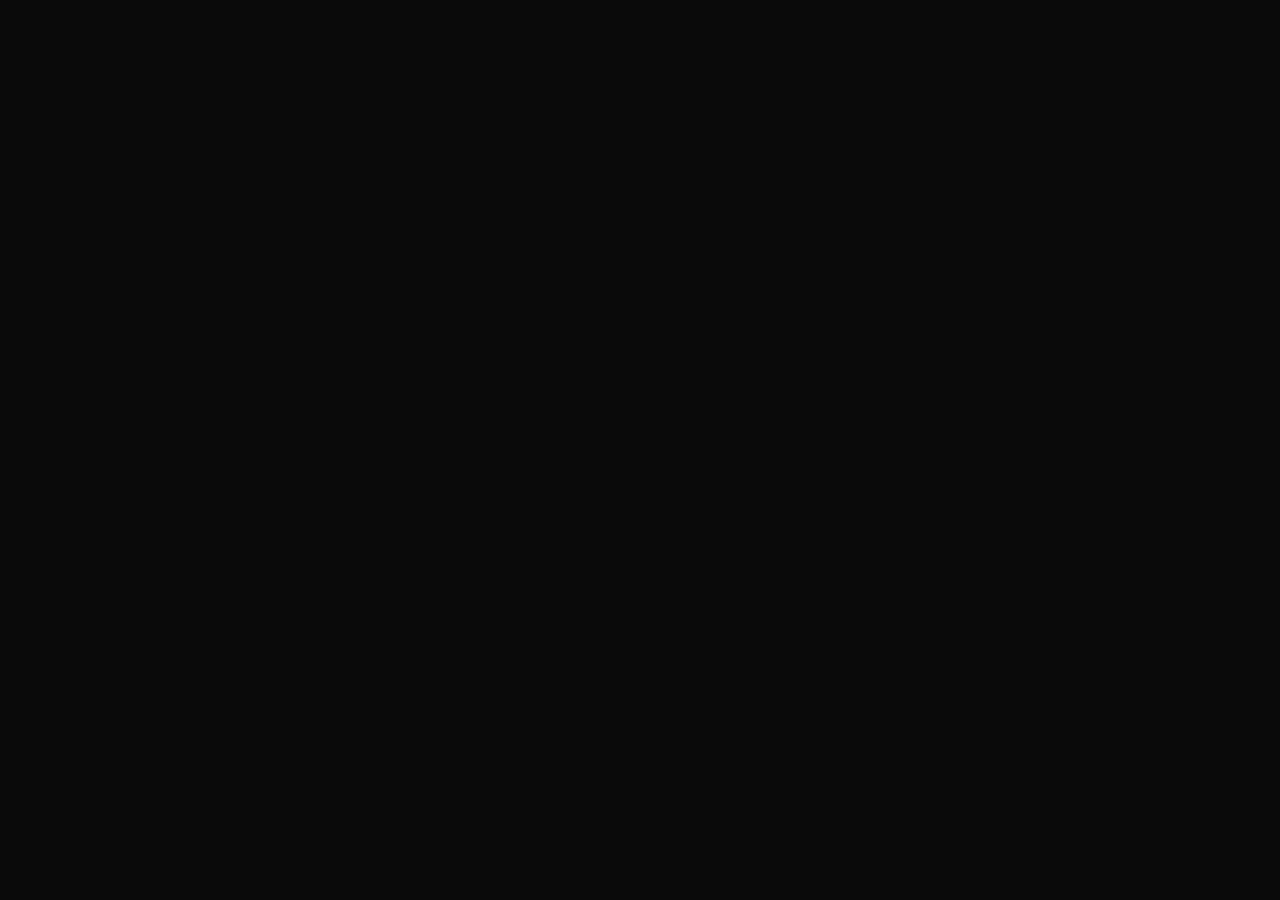
==== index.html @ 79feea49 "Add files via upload" ====
<!DOCTYPE html>
<html lang="en">
<head>
  <meta charset="UTF-8">
  <meta name="viewport" content="width=device-width, initial-scale=1, maximum-scale=1">
  <meta name="theme-color" content="#0a0a0a">
  <title>AK Pack Fitness — Daily Collection</title>
  <link rel="stylesheet" href="./styles.css">
</head>
<body>
  <div id="ui-root" aria-live="polite"></div>
  <div class="toast" id="toast" role="status" aria-live="polite"></div>
  <div id="modal-root"></div>
  <script type="module" src="./js/bootstrap.js"></script>
</body>
</html>
---- styles.css ----
:root{
    --bg:#0a0a0a; --surface:#161616; --surface-2:#1f1f1f; --border:#2b2b2b;
    --text:#f5f5f5; --muted:#9a9a9a; --accent:#e0202f; --accent-dim:#7a1017;
    --ok:#2fbf6a; --warn:#e0a72f; --err:#e0202f; --info:#3f8fe0;
    --radius:12px;
  }
  *{box-sizing:border-box;}
  html,body{margin:0;padding:0;height:100%;}
  body{
    background:var(--bg); color:var(--text);
    font-family:-apple-system,BlinkMacSystemFont,"Segoe UI",Roboto,Helvetica,Arial,sans-serif;
    -webkit-tap-highlight-color:transparent;
  }
  input,select,button,textarea{font-family:inherit;}
  h1,h2,h3{margin:0 0 8px;letter-spacing:.2px;}
  .hidden{display:none !important;}

  /* ---------- Login ---------- */
  #login-screen{min-height:100vh;display:flex;align-items:center;justify-content:center;padding:24px;}
  .login-card{width:100%;max-width:360px;background:var(--surface);border:1px solid var(--border);border-radius:var(--radius);padding:28px 24px;}
  .brand{display:flex;flex-direction:column;align-items:center;margin-bottom:22px;}
  .brand-mark{width:52px;height:52px;border-radius:14px;background:var(--accent);display:flex;align-items:center;justify-content:center;font-weight:800;font-size:20px;margin-bottom:10px;}
  .brand-name{font-weight:800;font-size:19px;letter-spacing:.3px;}
  .brand-sub{color:var(--muted);font-size:12px;margin-top:2px;}
  label{display:block;font-size:12px;color:var(--muted);margin:14px 0 6px;}
  input[type=text],input[type=password],input[type=number],input[type=date],input[type=tel],select,textarea{
    width:100%;background:var(--surface-2);border:1px solid var(--border);color:var(--text);
    padding:12px 13px;border-radius:9px;font-size:15px;outline:none;
  }
  input:focus,select:focus,textarea:focus{border-color:var(--accent);}
  .btn{
    display:inline-flex;align-items:center;justify-content:center;gap:6px;
    background:var(--accent);color:#fff;border:none;border-radius:9px;
    padding:13px 18px;font-size:15px;font-weight:600;cursor:pointer;width:100%;margin-top:18px;
  }
  .btn:active{transform:scale(.98);}
  .btn.secondary{background:var(--surface-2);border:1px solid var(--border);color:var(--text);}
  .btn.small{width:auto;padding:9px 14px;font-size:13px;margin-top:0;}
  .btn.tiny{width:auto;padding:6px 10px;font-size:12px;margin-top:0;border-radius:7px;}
  .btn.ghost{background:transparent;border:1px solid var(--border);color:var(--text);}
  .btn.danger{background:transparent;border:1px solid var(--accent-dim);color:var(--accent);}
  .btn:disabled{opacity:.5;cursor:not-allowed;}
  .error-msg{color:var(--err);font-size:13px;margin-top:12px;min-height:16px;}
  .btn-row{display:flex;gap:8px;margin-top:0;}
  .btn-row .btn{margin-top:0;}

  /* ---------- App shell ---------- */
  #app-screen{display:flex;flex-direction:column;min-height:100vh;}
  header.topbar{
    position:sticky;top:0;z-index:20;background:rgba(10,10,10,.92);backdrop-filter:blur(6px);
    border-bottom:1px solid var(--border);padding:12px 16px;display:flex;align-items:center;justify-content:space-between;
  }
  .topbar-left{display:flex;align-items:center;gap:10px;}
  .topbar-mark{width:30px;height:30px;border-radius:8px;background:var(--accent);display:flex;align-items:center;justify-content:center;font-weight:800;font-size:13px;}
  .topbar-title{font-weight:800;font-size:15px;}
  .topbar-role{font-size:11px;color:var(--muted);}
  .topbar-right{display:flex;align-items:center;gap:10px;}
  .sync-pill{font-size:11px;padding:5px 10px;border-radius:20px;border:1px solid var(--border);display:flex;align-items:center;gap:6px;}
  .dot{width:7px;height:7px;border-radius:50%;}
  .dot.ok{background:var(--ok);} .dot.warn{background:var(--warn);} .dot.err{background:var(--err);}

  main{flex:1;padding:16px;padding-bottom:88px;max-width:720px;margin:0 auto;width:100%;}
  .tab-view{display:none;}
  .tab-view.active{display:block;}

  nav.bottomnav{
    position:fixed;bottom:0;left:0;right:0;z-index:20;background:var(--surface);border-top:1px solid var(--border);
    display:flex;justify-content:space-around;padding:6px 4px calc(6px + env(safe-area-inset-bottom));
  }
  nav.bottomnav button{
    background:none;border:none;color:var(--muted);font-size:11px;display:flex;flex-direction:column;align-items:center;gap:3px;
    padding:6px 8px;border-radius:8px;flex:1;cursor:pointer;
  }
  nav.bottomnav button .ic{font-size:18px;}
  nav.bottomnav button.active{color:var(--accent);}

  /* ---------- Cards / lists ---------- */
  .card{background:var(--surface);border:1px solid var(--border);border-radius:var(--radius);padding:16px;margin-bottom:14px;}
  .card h2{font-size:14px;color:var(--muted);text-transform:uppercase;letter-spacing:.6px;font-weight:700;}
  .stat-grid{display:grid;grid-template-columns:1fr 1fr;gap:10px;margin-top:8px;}
  .stat{background:var(--surface-2);border-radius:9px;padding:12px;}
  .stat .num{font-size:20px;font-weight:800;}
  .stat .label{font-size:11px;color:var(--muted);margin-top:2px;}
  .stat.wide{grid-column:1 / -1;}
  .row{display:flex;align-items:center;justify-content:space-between;gap:10px;padding:11px 0;border-bottom:1px solid var(--border);}
  .row:last-child{border-bottom:none;}
  .row-main{font-weight:600;font-size:14px;}
  .row-sub{font-size:12px;color:var(--muted);margin-top:2px;}
  .row-amt{font-weight:700;font-size:14px;text-align:right;white-space:nowrap;}
  .row-actions{display:flex;gap:6px;align-items:center;}
  .badge{font-size:10px;padding:3px 8px;border-radius:20px;font-weight:700;text-transform:uppercase;letter-spacing:.4px;}
  .badge.ok{background:rgba(47,191,106,.15);color:var(--ok);}
  .badge.warn{background:rgba(224,167,47,.15);color:var(--warn);}
  .badge.err{background:rgba(224,32,47,.15);color:var(--err);}
  .badge.info{background:rgba(63,143,224,.15);color:var(--info);}
  .empty{color:var(--muted);font-size:13px;text-align:center;padding:24px 0;}
  .field-row{display:grid;grid-template-columns:1fr 1fr;gap:10px;}
  .searchbar{display:flex;gap:8px;margin-bottom:12px;}
  .searchbar input{flex:1;}
  .section-head{display:flex;align-items:center;justify-content:space-between;margin-bottom:4px;}
  .section-head .btn.small{margin-top:0;}
  .cycle-nav{display:flex;align-items:center;justify-content:space-between;gap:8px;margin:10px 0;}
  .cycle-nav .label{font-size:13px;font-weight:600;text-align:center;flex:1;}
  .toast{
    position:fixed;bottom:90px;left:50%;transform:translateX(-50%);background:var(--surface-2);border:1px solid var(--border);
    color:var(--text);padding:10px 16px;border-radius:9px;font-size:13px;z-index:50;opacity:0;transition:opacity .25s,transform .25s;
    pointer-events:none;max-width:90vw;text-align:center;
  }
  .toast.show{opacity:1;transform:translateX(-50%) translateY(-6px);}
  .modal-backdrop{position:fixed;inset:0;background:rgba(0,0,0,.6);z-index:40;display:flex;align-items:flex-end;justify-content:center;}
  .modal{background:var(--surface);border:1px solid var(--border);border-radius:16px 16px 0 0;padding:20px;width:100%;max-width:480px;max-height:86vh;overflow-y:auto;}
  @media(min-width:600px){ .modal-backdrop{align-items:center;} .modal{border-radius:16px;} }


/* App bootstrap error state */
.load-error{max-width:560px;margin:12vh auto;padding:24px;color:var(--text);font-family:inherit}
.load-error p{color:var(--muted);overflow-wrap:anywhere}
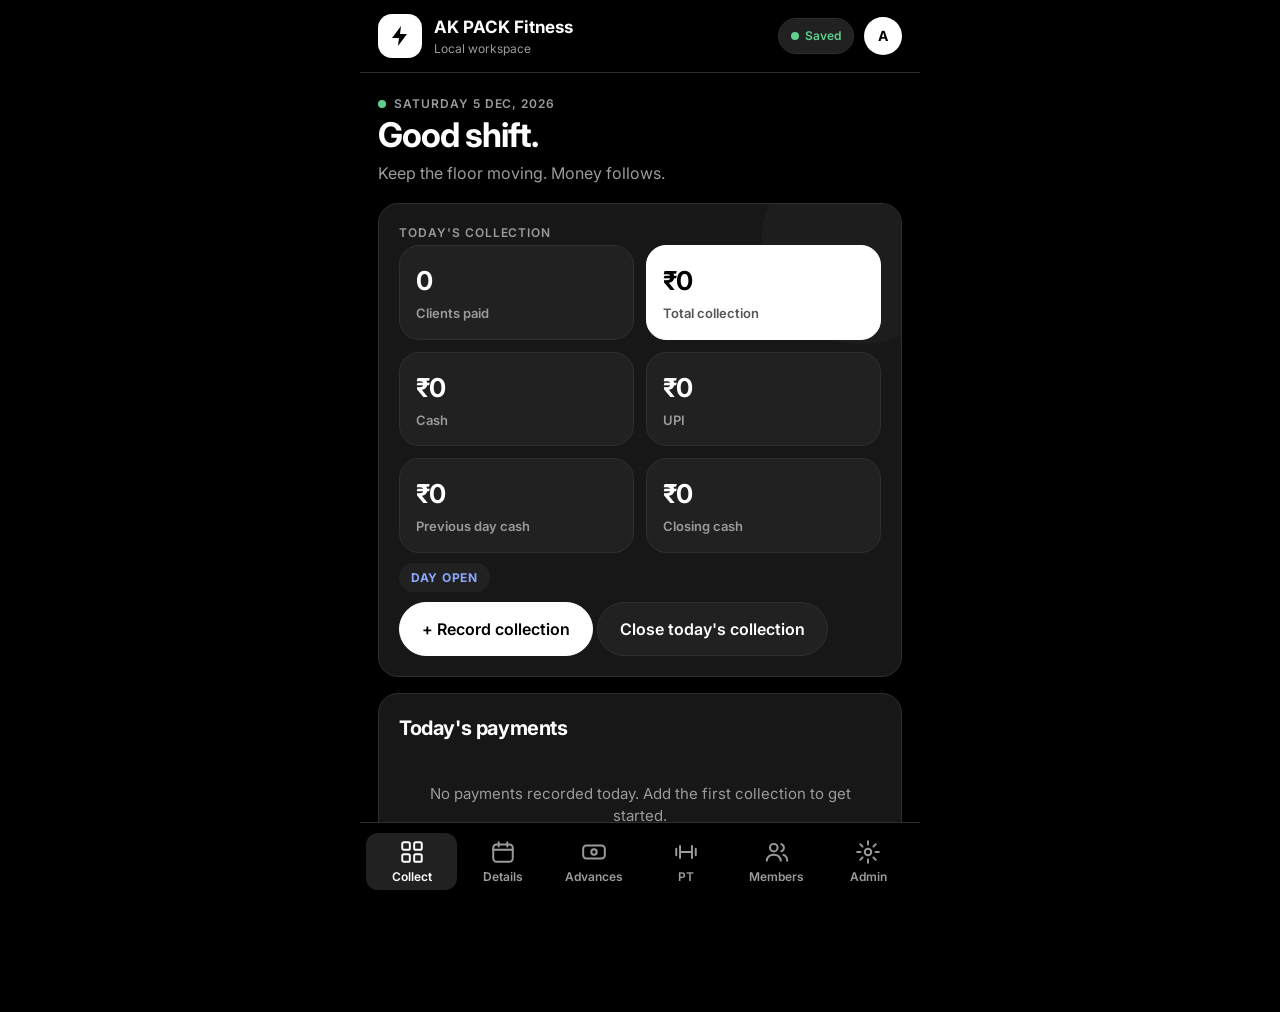
==== commit 4dfb7a7a: "Restore Daily Collection app and Pages deployment workflow" ====
--- a/index.html
+++ b/index.html
@@ -3,9 +3,9 @@
 <head>
   <meta charset="UTF-8">
   <meta name="viewport" content="width=device-width, initial-scale=1, maximum-scale=1">
-  <meta name="theme-color" content="#0a0a0a">
+  <meta name="theme-color" content="#000000">
   <title>AK Pack Fitness — Daily Collection</title>
-  <link rel="stylesheet" href="./styles.css">
+  <link href="https://fonts.googleapis.com/css2?family=Inter:wght@400;500;600;700&display=swap" rel="stylesheet"><link rel="stylesheet" href="./styles.css">
 </head>
 <body>
   <div id="ui-root" aria-live="polite"></div>
@@ -13,4 +13,4 @@
   <div id="modal-root"></div>
   <script type="module" src="./js/bootstrap.js"></script>
 </body>
-</html>
+</html>
--- a/styles.css
+++ b/styles.css
@@ -1,117 +1,88 @@
-:root{
-    --bg:#0a0a0a; --surface:#161616; --surface-2:#1f1f1f; --border:#2b2b2b;
-    --text:#f5f5f5; --muted:#9a9a9a; --accent:#e0202f; --accent-dim:#7a1017;
-    --ok:#2fbf6a; --warn:#e0a72f; --err:#e0202f; --info:#3f8fe0;
-    --radius:12px;
-  }
-  *{box-sizing:border-box;}
-  html,body{margin:0;padding:0;height:100%;}
-  body{
-    background:var(--bg); color:var(--text);
-    font-family:-apple-system,BlinkMacSystemFont,"Segoe UI",Roboto,Helvetica,Arial,sans-serif;
-    -webkit-tap-highlight-color:transparent;
-  }
-  input,select,button,textarea{font-family:inherit;}
-  h1,h2,h3{margin:0 0 8px;letter-spacing:.2px;}
-  .hidden{display:none !important;}
+:root{color-scheme:dark;--bg:#000;--card:#171717;--card2:#212121;--line:#2f2f2f;--ink:#fff;--muted:#9b9b9b;--accent:#fff;--accent-soft:#212121;--navy:#212121;--ok:#5fcf8f;--err:#ef6a6a;--info:#8da7ff;--wn:#d9a441;--r:20px}
+*{box-sizing:border-box}
+html,body{margin:0;min-height:100%}
+body{background:var(--bg);color:var(--ink);font-family:"Inter",-apple-system,BlinkMacSystemFont,"Segoe UI",Roboto,sans-serif;-webkit-tap-highlight-color:transparent;font-size:15px;line-height:1.45}
+input,select,button,textarea{font-family:inherit;font-size:16px;color:var(--ink)}
+h1,h2,h3{margin:0;letter-spacing:-.02em}
+.hidden{display:none!important}
+svg{width:1em;height:1em;stroke:currentColor;fill:none;stroke-width:1.8;stroke-linecap:round;stroke-linejoin:round;flex:none}
+#app-screen{max-width:560px;margin:0 auto;min-height:100vh}
+/* header */
+.topbar{position:sticky;top:0;z-index:20;display:flex;align-items:center;justify-content:space-between;gap:10px;padding:calc(14px + env(safe-area-inset-top,0px)) 18px 14px;background:rgba(0,0,0,.92);-webkit-backdrop-filter:blur(12px);backdrop-filter:blur(12px);border-bottom:1px solid var(--line)}
+.topbar-left{display:flex;align-items:center;gap:12px;min-width:0}
+.topbar-mark{width:44px;height:44px;border-radius:14px;background:#fff;color:#000;display:grid;place-items:center;font-size:24px;flex:none}
+.topbar-title{font-weight:700;font-size:17px;white-space:nowrap}
+.topbar-role{font-size:12px;color:var(--muted);white-space:nowrap;overflow:hidden;text-overflow:ellipsis;max-width:140px}
+.topbar-right{display:flex;align-items:center;gap:10px}
+.sync-pill{white-space:nowrap;display:inline-flex;align-items:center;gap:6px;padding:8px 12px;border-radius:999px;background:var(--card2);border:1px solid var(--line);color:var(--ok);font-weight:600;font-size:12px}
+.sync-pill .dot{width:8px;height:8px;border-radius:50%;background:var(--ok)}
+.sync-pill .dot.err{background:var(--err)}.sync-pill .dot.wn{background:var(--wn)}
+.avatar{width:38px;height:38px;border-radius:50%;background:#fff;color:#000;display:grid;place-items:center;font-weight:700;font-size:14px}
+/* layout */
+main{padding:22px 18px 120px}
+.tab-view{display:none}.tab-view.active{display:block}
+.eyebrow{font-size:12px;font-weight:600;letter-spacing:.08em;text-transform:uppercase;color:var(--muted);display:flex;align-items:center;gap:8px}
+.eyebrow .pip{width:8px;height:8px;border-radius:50%;background:var(--ok)}
+.page-title{font-size:34px;font-weight:700;letter-spacing:-.03em;margin:4px 0 8px;line-height:1.1}
+.page-sub{color:var(--muted);margin:0 0 18px;font-size:16px}
+.card{background:var(--card);border:1px solid var(--line);border-radius:var(--r);padding:20px;margin-bottom:16px;}
+.card h2{font-size:20px;font-weight:700;margin-bottom:12px}
+.section-head{display:flex;align-items:center;justify-content:space-between;margin-bottom:10px}
+.section-head h2{margin:0}
+.hero{position:relative;overflow:hidden}
+.hero::after{content:"";position:absolute;right:-60px;top:-60px;width:200px;height:200px;border-radius:50%;background:#1d1d1d}
+.hero>*{position:relative;z-index:1}
+.hero .num{font-size:44px}
+.stat-grid{display:grid;grid-template-columns:1fr 1fr;gap:12px}
+.stat{background:var(--card2);border:1px solid var(--line);border-radius:20px;padding:16px}
+.hero .stat-grid{margin-top:4px}
+.stat .label{font-size:13px;color:var(--muted);font-weight:600;margin-top:4px}
+.stat .num{font-size:26px;font-weight:700;letter-spacing:-.02em}
+.stat.dark{background:#fff;border-color:#fff;color:#000}.stat.dark .label{color:#555}
+/* buttons */
+.btn{display:inline-flex;align-items:center;justify-content:center;gap:8px;min-height:54px;padding:0 22px;border:0;border-radius:99px;background:#fff;color:#000;font-weight:600;cursor:pointer;border:1px solid #fff;margin-top:10px}
+.btn:active{transform:scale(.98)}
+.btn.secondary{background:var(--card2);color:#fff;border:1px solid var(--line)}
+.btn.ghost{background:transparent;color:#fff;border:1px solid var(--line)}
+.btn.danger{background:var(--card2);color:var(--err);border:1px solid var(--line)}
+.btn.small{min-height:42px;padding:0 16px;font-size:15px;margin-top:0}
+.btn.tiny{min-height:36px;padding:0 12px;font-size:14px;margin-top:0}
+.btn-row{display:flex;gap:10px;flex-wrap:wrap;align-items:center}.btn-row input{flex:1;min-width:140px}
+.cycle-nav{display:flex;align-items:center;justify-content:space-between;gap:8px;margin-bottom:8px}
+.cycle-nav .label{font-weight:700;text-align:center;flex:1}
+/* forms */
+label{display:block;font-size:14px;font-weight:600;color:var(--muted);margin:14px 0 8px}
+input:not([type=checkbox]):not([type=radio]):not([type=file]),select,textarea{width:100%;min-height:54px;padding:0 16px;border:1px solid transparent;border-radius:16px;background:var(--card2);outline:0}
+input:focus,select:focus,textarea:focus{border-color:#4a4a4a}
+input[type=date]{color-scheme:dark}
+.field-row{display:grid;grid-template-columns:1fr 1fr;gap:12px}
+.searchbar{margin-bottom:12px}
+/* rows */
+.row{display:flex;align-items:center;gap:12px;padding:14px 0;border-top:1px solid var(--line)}
+.row:first-child{border-top:0}
+.row-main{flex:1;min-width:0;font-weight:700}
+.row-sub{color:var(--muted);font-size:14px;font-weight:400;margin:2px 0}
+.row-amt{font-weight:700;white-space:nowrap}
+.row-actions{display:flex;gap:6px}
+.empty{text-align:center;color:var(--muted);padding:28px 12px}
+.badge{display:inline-flex;align-items:center;gap:6px;padding:6px 12px;border-radius:999px;font-size:12px;font-weight:700;letter-spacing:.06em;text-transform:uppercase;background:var(--card2)}
+.badge.ok{color:var(--ok)}.badge.err{color:var(--err)}.badge.info{color:var(--info)}
+.dot{display:inline-block}
+/* nav */
+nav.bottomnav{position:fixed;left:0;right:0;bottom:0;z-index:30;display:flex;justify-content:space-around;max-width:560px;margin:0 auto;padding:10px 6px calc(10px + env(safe-area-inset-bottom,0px));background:#000;-webkit-backdrop-filter:blur(12px);backdrop-filter:blur(12px);border-top:1px solid var(--line)}
+nav.bottomnav button{border-radius:12px!important;flex:1;display:flex;flex-direction:column;align-items:center;gap:4px;background:none;border:0;padding:6px 0;font-size:12px;font-weight:600;color:var(--muted);cursor:pointer}
+nav.bottomnav button .ic{font-size:26px;display:grid}
+nav.bottomnav button.active{color:#fff;background:var(--card2)}
+/* modal sheet */
+.modal-backdrop{position:fixed;inset:0;z-index:50;background:rgba(0,0,0,.7);display:flex;align-items:flex-end;justify-content:center}
+.modal{width:100%;max-width:560px;max-height:92vh;overflow:auto;background:var(--card);border:1px solid var(--line);border-radius:22px 22px 0 0;padding:24px 20px calc(24px + env(safe-area-inset-bottom,0px))}
+.modal h2,.modal h3{font-size:24px;margin-bottom:4px}
+.modal .btn{width:100%}
+.toast{position:fixed;left:50%;bottom:100px;transform:translate(-50%,20px);background:#fff;color:#000;padding:12px 18px;border-radius:99px;font-weight:600;opacity:0;pointer-events:none;transition:.25s;z-index:60;max-width:90%}
+.toast.show{opacity:1;transform:translate(-50%,0)}
+.error-msg{color:var(--err);font-size:14px}
+.load-error{padding:40px 20px}
 
-  /* ---------- Login ---------- */
-  #login-screen{min-height:100vh;display:flex;align-items:center;justify-content:center;padding:24px;}
-  .login-card{width:100%;max-width:360px;background:var(--surface);border:1px solid var(--border);border-radius:var(--radius);padding:28px 24px;}
-  .brand{display:flex;flex-direction:column;align-items:center;margin-bottom:22px;}
-  .brand-mark{width:52px;height:52px;border-radius:14px;background:var(--accent);display:flex;align-items:center;justify-content:center;font-weight:800;font-size:20px;margin-bottom:10px;}
-  .brand-name{font-weight:800;font-size:19px;letter-spacing:.3px;}
-  .brand-sub{color:var(--muted);font-size:12px;margin-top:2px;}
-  label{display:block;font-size:12px;color:var(--muted);margin:14px 0 6px;}
-  input[type=text],input[type=password],input[type=number],input[type=date],input[type=tel],select,textarea{
-    width:100%;background:var(--surface-2);border:1px solid var(--border);color:var(--text);
-    padding:12px 13px;border-radius:9px;font-size:15px;outline:none;
-  }
-  input:focus,select:focus,textarea:focus{border-color:var(--accent);}
-  .btn{
-    display:inline-flex;align-items:center;justify-content:center;gap:6px;
-    background:var(--accent);color:#fff;border:none;border-radius:9px;
-    padding:13px 18px;font-size:15px;font-weight:600;cursor:pointer;width:100%;margin-top:18px;
-  }
-  .btn:active{transform:scale(.98);}
-  .btn.secondary{background:var(--surface-2);border:1px solid var(--border);color:var(--text);}
-  .btn.small{width:auto;padding:9px 14px;font-size:13px;margin-top:0;}
-  .btn.tiny{width:auto;padding:6px 10px;font-size:12px;margin-top:0;border-radius:7px;}
-  .btn.ghost{background:transparent;border:1px solid var(--border);color:var(--text);}
-  .btn.danger{background:transparent;border:1px solid var(--accent-dim);color:var(--accent);}
-  .btn:disabled{opacity:.5;cursor:not-allowed;}
-  .error-msg{color:var(--err);font-size:13px;margin-top:12px;min-height:16px;}
-  .btn-row{display:flex;gap:8px;margin-top:0;}
-  .btn-row .btn{margin-top:0;}
-
-  /* ---------- App shell ---------- */
-  #app-screen{display:flex;flex-direction:column;min-height:100vh;}
-  header.topbar{
-    position:sticky;top:0;z-index:20;background:rgba(10,10,10,.92);backdrop-filter:blur(6px);
-    border-bottom:1px solid var(--border);padding:12px 16px;display:flex;align-items:center;justify-content:space-between;
-  }
-  .topbar-left{display:flex;align-items:center;gap:10px;}
-  .topbar-mark{width:30px;height:30px;border-radius:8px;background:var(--accent);display:flex;align-items:center;justify-content:center;font-weight:800;font-size:13px;}
-  .topbar-title{font-weight:800;font-size:15px;}
-  .topbar-role{font-size:11px;color:var(--muted);}
-  .topbar-right{display:flex;align-items:center;gap:10px;}
-  .sync-pill{font-size:11px;padding:5px 10px;border-radius:20px;border:1px solid var(--border);display:flex;align-items:center;gap:6px;}
-  .dot{width:7px;height:7px;border-radius:50%;}
-  .dot.ok{background:var(--ok);} .dot.warn{background:var(--warn);} .dot.err{background:var(--err);}
-
-  main{flex:1;padding:16px;padding-bottom:88px;max-width:720px;margin:0 auto;width:100%;}
-  .tab-view{display:none;}
-  .tab-view.active{display:block;}
-
-  nav.bottomnav{
-    position:fixed;bottom:0;left:0;right:0;z-index:20;background:var(--surface);border-top:1px solid var(--border);
-    display:flex;justify-content:space-around;padding:6px 4px calc(6px + env(safe-area-inset-bottom));
-  }
-  nav.bottomnav button{
-    background:none;border:none;color:var(--muted);font-size:11px;display:flex;flex-direction:column;align-items:center;gap:3px;
-    padding:6px 8px;border-radius:8px;flex:1;cursor:pointer;
-  }
-  nav.bottomnav button .ic{font-size:18px;}
-  nav.bottomnav button.active{color:var(--accent);}
-
-  /* ---------- Cards / lists ---------- */
-  .card{background:var(--surface);border:1px solid var(--border);border-radius:var(--radius);padding:16px;margin-bottom:14px;}
-  .card h2{font-size:14px;color:var(--muted);text-transform:uppercase;letter-spacing:.6px;font-weight:700;}
-  .stat-grid{display:grid;grid-template-columns:1fr 1fr;gap:10px;margin-top:8px;}
-  .stat{background:var(--surface-2);border-radius:9px;padding:12px;}
-  .stat .num{font-size:20px;font-weight:800;}
-  .stat .label{font-size:11px;color:var(--muted);margin-top:2px;}
-  .stat.wide{grid-column:1 / -1;}
-  .row{display:flex;align-items:center;justify-content:space-between;gap:10px;padding:11px 0;border-bottom:1px solid var(--border);}
-  .row:last-child{border-bottom:none;}
-  .row-main{font-weight:600;font-size:14px;}
-  .row-sub{font-size:12px;color:var(--muted);margin-top:2px;}
-  .row-amt{font-weight:700;font-size:14px;text-align:right;white-space:nowrap;}
-  .row-actions{display:flex;gap:6px;align-items:center;}
-  .badge{font-size:10px;padding:3px 8px;border-radius:20px;font-weight:700;text-transform:uppercase;letter-spacing:.4px;}
-  .badge.ok{background:rgba(47,191,106,.15);color:var(--ok);}
-  .badge.warn{background:rgba(224,167,47,.15);color:var(--warn);}
-  .badge.err{background:rgba(224,32,47,.15);color:var(--err);}
-  .badge.info{background:rgba(63,143,224,.15);color:var(--info);}
-  .empty{color:var(--muted);font-size:13px;text-align:center;padding:24px 0;}
-  .field-row{display:grid;grid-template-columns:1fr 1fr;gap:10px;}
-  .searchbar{display:flex;gap:8px;margin-bottom:12px;}
-  .searchbar input{flex:1;}
-  .section-head{display:flex;align-items:center;justify-content:space-between;margin-bottom:4px;}
-  .section-head .btn.small{margin-top:0;}
-  .cycle-nav{display:flex;align-items:center;justify-content:space-between;gap:8px;margin:10px 0;}
-  .cycle-nav .label{font-size:13px;font-weight:600;text-align:center;flex:1;}
-  .toast{
-    position:fixed;bottom:90px;left:50%;transform:translateX(-50%);background:var(--surface-2);border:1px solid var(--border);
-    color:var(--text);padding:10px 16px;border-radius:9px;font-size:13px;z-index:50;opacity:0;transition:opacity .25s,transform .25s;
-    pointer-events:none;max-width:90vw;text-align:center;
-  }
-  .toast.show{opacity:1;transform:translateX(-50%) translateY(-6px);}
-  .modal-backdrop{position:fixed;inset:0;background:rgba(0,0,0,.6);z-index:40;display:flex;align-items:flex-end;justify-content:center;}
-  .modal{background:var(--surface);border:1px solid var(--border);border-radius:16px 16px 0 0;padding:20px;width:100%;max-width:480px;max-height:86vh;overflow-y:auto;}
-  @media(min-width:600px){ .modal-backdrop{align-items:center;} .modal{border-radius:16px;} }
-
-
-/* App bootstrap error state */
-.load-error{max-width:560px;margin:12vh auto;padding:24px;color:var(--text);font-family:inherit}
-.load-error p{color:var(--muted);overflow-wrap:anywhere}
+.btn-row+.card{margin-top:16px}
+#pt-summary{margin-bottom:16px}
+.stat.wide{grid-column:1/-1}
